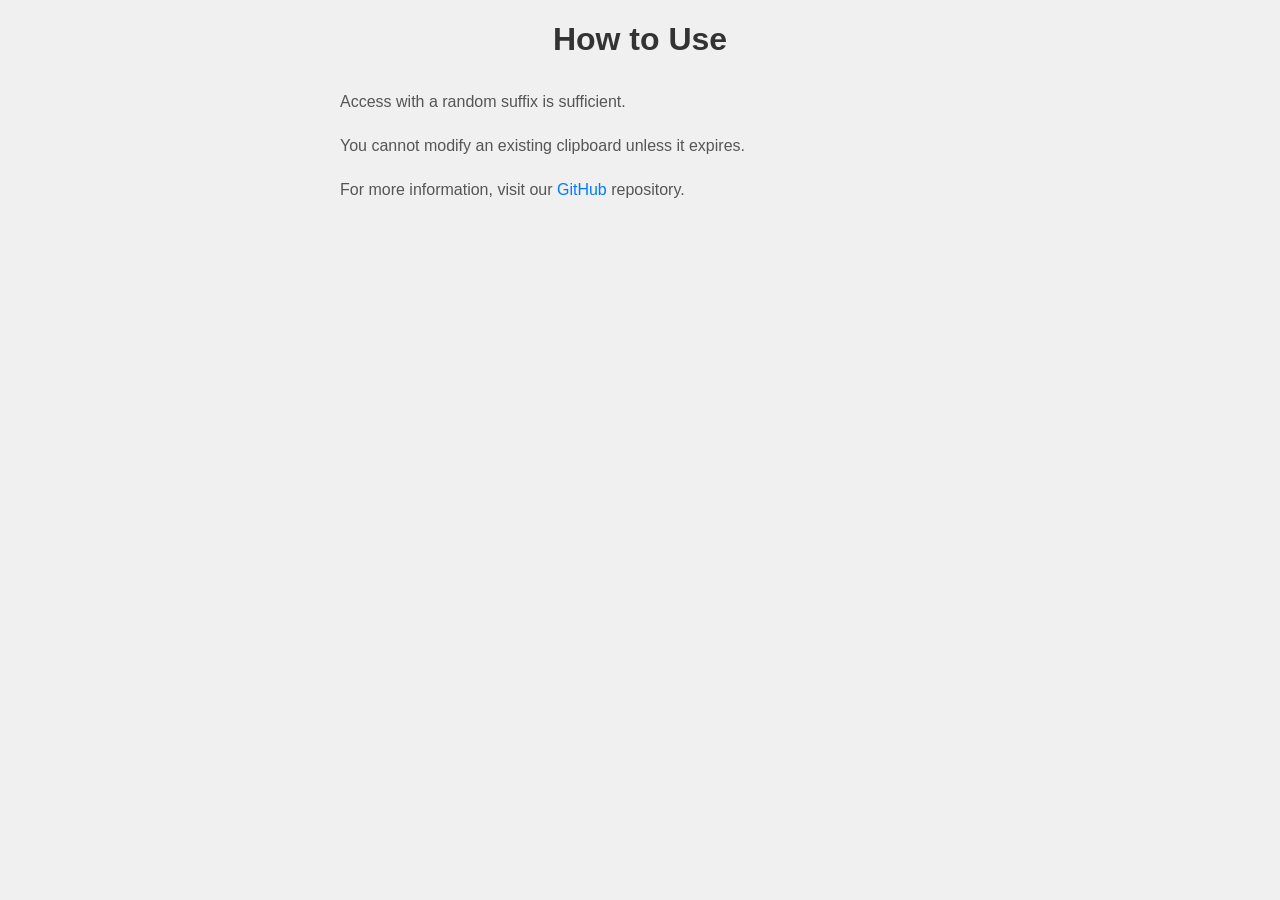
==== src/main/resources/templates/help.html @ 1fee2cca "feat: 🎸 some rules and new pages" ====
<!DOCTYPE html>
<html lang="en">
<head>
    <meta charset="UTF-8">
    <title>Help</title>
    <style>
        body {
            font-family: Arial, sans-serif;
            background-color: #f0f0f0;
            margin: 0;
            padding: 0;
        }
        h1 {
            text-align: center;
            color: #333;
        }
        p {
            margin: 0 auto;
            max-width: 600px;
            padding: 10px;
            line-height: 1.5;
            color: #555;
        }
        p:first-child {
            margin-top: 20px;
        }
        p:last-child {
            margin-bottom: 20px;
        }
        a {
            color: #007bff;
            text-decoration: none;
        }
        a:hover {
            text-decoration: underline;
        }
    </style>
</head>
<body>
<h1>How to Use</h1>
<p>Access with a random suffix is sufficient.</p>
<p>You cannot modify an existing clipboard unless it expires.</p>
<p>For more information, visit our <a href="https://github.com/xia0ne/OnlinePaste">GitHub</a> repository.</p>
</body>
</html>
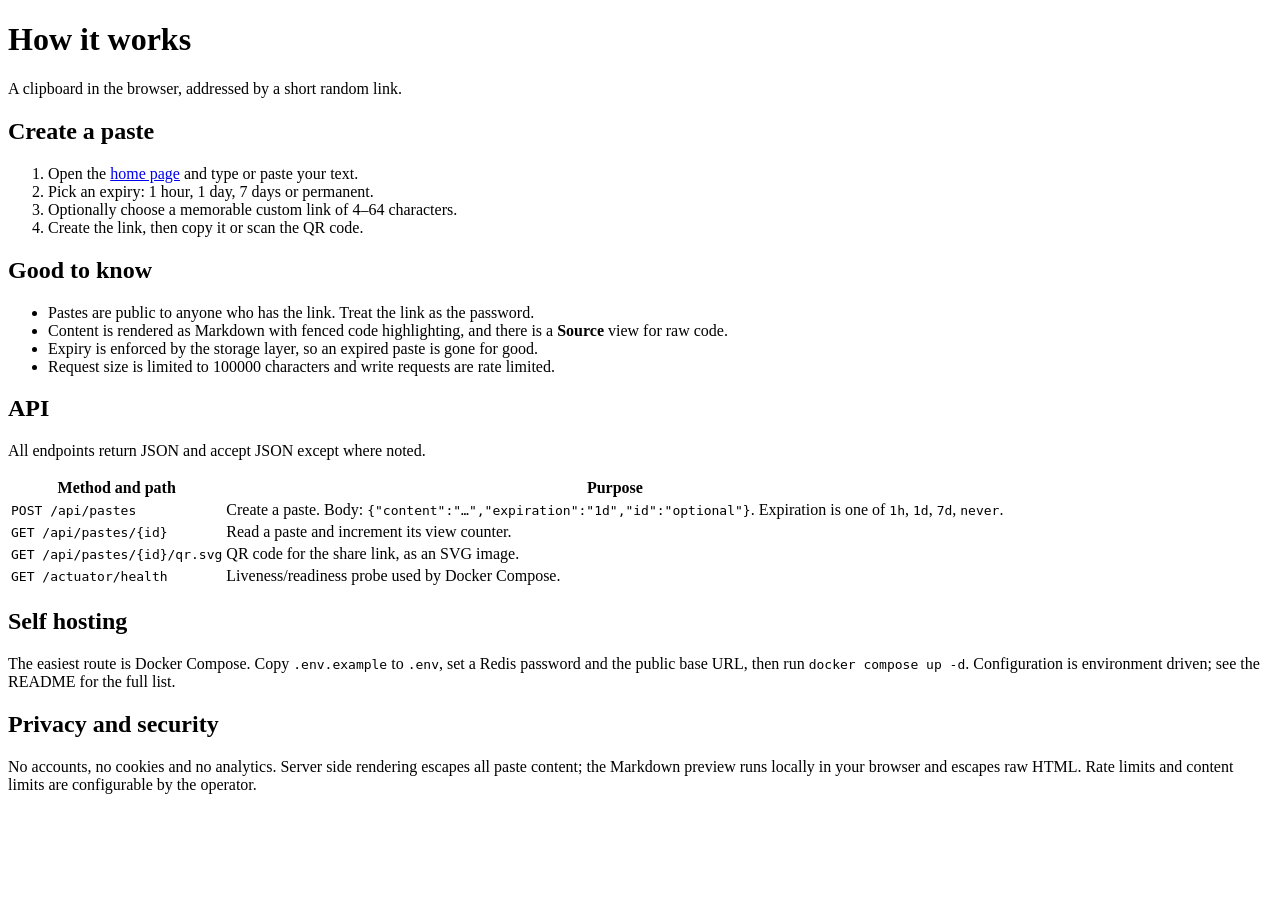
==== commit 634f34b6: "feat: 增加过期剪贴板、分享链接与语法高亮，加固 CSP 与限流" ====
--- a/src/main/resources/templates/help.html
+++ b/src/main/resources/templates/help.html
@@ -1,45 +1,83 @@
 <!DOCTYPE html>
-<html lang="en">
-<head>
-    <meta charset="UTF-8">
-    <title>Help</title>
-    <style>
-        body {
-            font-family: Arial, sans-serif;
-            background-color: #f0f0f0;
-            margin: 0;
-            padding: 0;
-        }
-        h1 {
-            text-align: center;
-            color: #333;
-        }
-        p {
-            margin: 0 auto;
-            max-width: 600px;
-            padding: 10px;
-            line-height: 1.5;
-            color: #555;
-        }
-        p:first-child {
-            margin-top: 20px;
-        }
-        p:last-child {
-            margin-bottom: 20px;
-        }
-        a {
-            color: #007bff;
-            text-decoration: none;
-        }
-        a:hover {
-            text-decoration: underline;
-        }
-    </style>
-</head>
+<html lang="en" xmlns:th="http://www.thymeleaf.org">
+<head th:replace="~{fragments :: head('How it works')}"></head>
 <body>
-<h1>How to Use</h1>
-<p>Access with a random suffix is sufficient.</p>
-<p>You cannot modify an existing clipboard unless it expires.</p>
-<p>For more information, visit our <a href="https://github.com/xia0ne/OnlinePaste">GitHub</a> repository.</p>
+<header th:replace="~{fragments :: header}"></header>
+
+<main class="page">
+    <div class="container">
+        <div class="page-head">
+            <h1>How it works</h1>
+            <p>A clipboard in the browser, addressed by a short random link.</p>
+        </div>
+
+        <div class="card">
+            <div class="card-body prose">
+                <h2>Create a paste</h2>
+                <ol>
+                    <li>Open the <a href="/">home page</a> and type or paste your text.</li>
+                    <li>Pick an expiry: 1 hour, 1 day, 7 days or permanent.</li>
+                    <li>Optionally choose a memorable custom link of 4–64 characters.</li>
+                    <li>Create the link, then copy it or scan the QR code.</li>
+                </ol>
+
+                <h2>Good to know</h2>
+                <ul>
+                    <li>Pastes are public to anyone who has the link. Treat the link as the password.</li>
+                    <li>Content is rendered as Markdown with fenced code highlighting, and there is a
+                        <strong>Source</strong> view for raw code.</li>
+                    <li>Expiry is enforced by the storage layer, so an expired paste is gone for good.</li>
+                    <li>Request size is limited to <span th:text="${maxContentLength}">100000</span> characters and
+                        write requests are rate limited.</li>
+                </ul>
+
+                <h2>API</h2>
+                <p>All endpoints return JSON and accept JSON except where noted.</p>
+                <table>
+                    <thead>
+                    <tr>
+                        <th>Method and path</th>
+                        <th>Purpose</th>
+                    </tr>
+                    </thead>
+                    <tbody>
+                    <tr>
+                        <td><code>POST /api/pastes</code></td>
+                        <td>Create a paste. Body: <code>{"content":"…","expiration":"1d","id":"optional"}</code>.
+                            Expiration is one of <code>1h</code>, <code>1d</code>, <code>7d</code>,
+                            <code>never</code>.</td>
+                    </tr>
+                    <tr>
+                        <td><code>GET /api/pastes/{id}</code></td>
+                        <td>Read a paste and increment its view counter.</td>
+                    </tr>
+                    <tr>
+                        <td><code>GET /api/pastes/{id}/qr.svg</code></td>
+                        <td>QR code for the share link, as an SVG image.</td>
+                    </tr>
+                    <tr>
+                        <td><code>GET /actuator/health</code></td>
+                        <td>Liveness/readiness probe used by Docker Compose.</td>
+                    </tr>
+                    </tbody>
+                </table>
+
+                <h2>Self hosting</h2>
+                <p>The easiest route is Docker Compose. Copy <code>.env.example</code> to <code>.env</code>, set a
+                    Redis password and the public base URL, then run <code>docker compose up -d</code>.
+                    Configuration is environment driven; see the README for the full list.</p>
+
+                <h2>Privacy and security</h2>
+                <p>No accounts, no cookies and no analytics. Server side rendering escapes all paste content;
+                    the Markdown preview runs locally in your browser and escapes raw HTML. Rate limits and
+                    content limits are configurable by the operator.</p>
+            </div>
+        </div>
+    </div>
+</main>
+
+<footer th:replace="~{fragments :: footer}"></footer>
+<div th:replace="~{fragments :: toast}"></div>
+<script src="/assets/app.js"></script>
 </body>
 </html>
